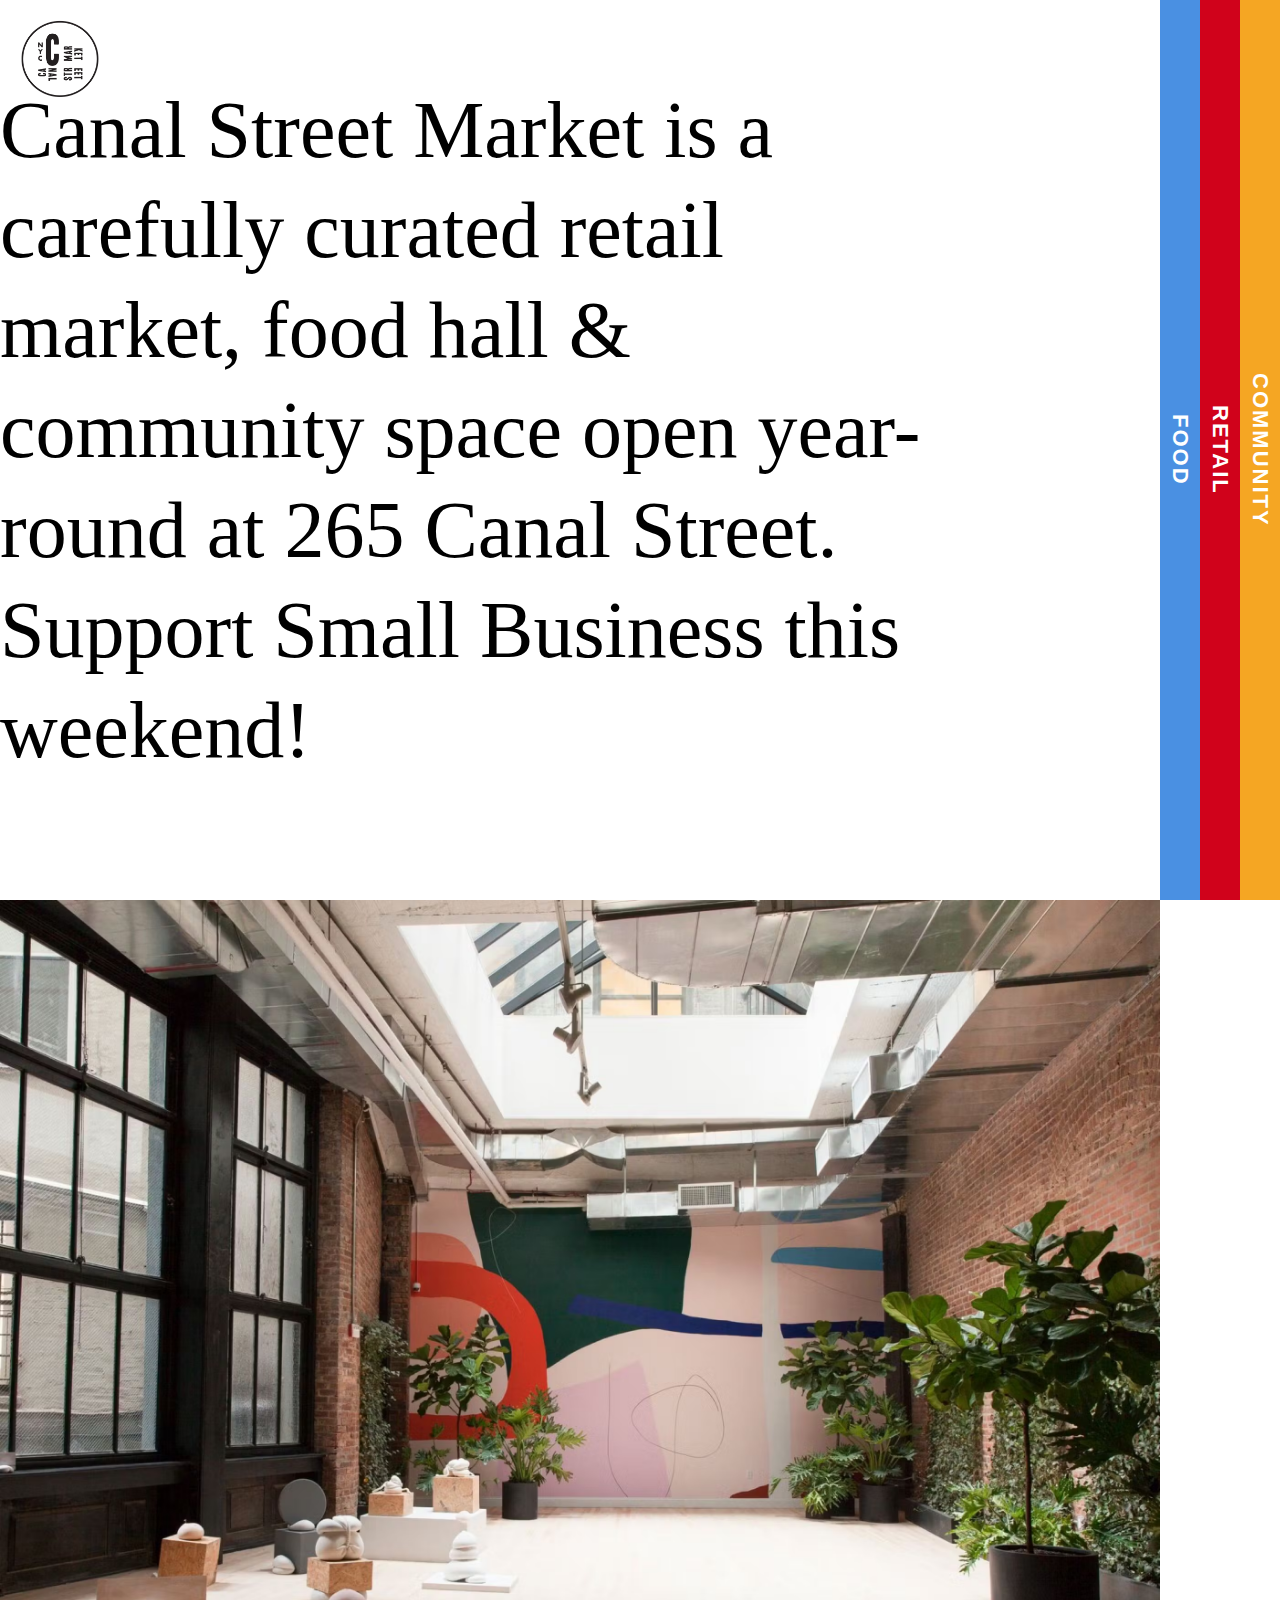
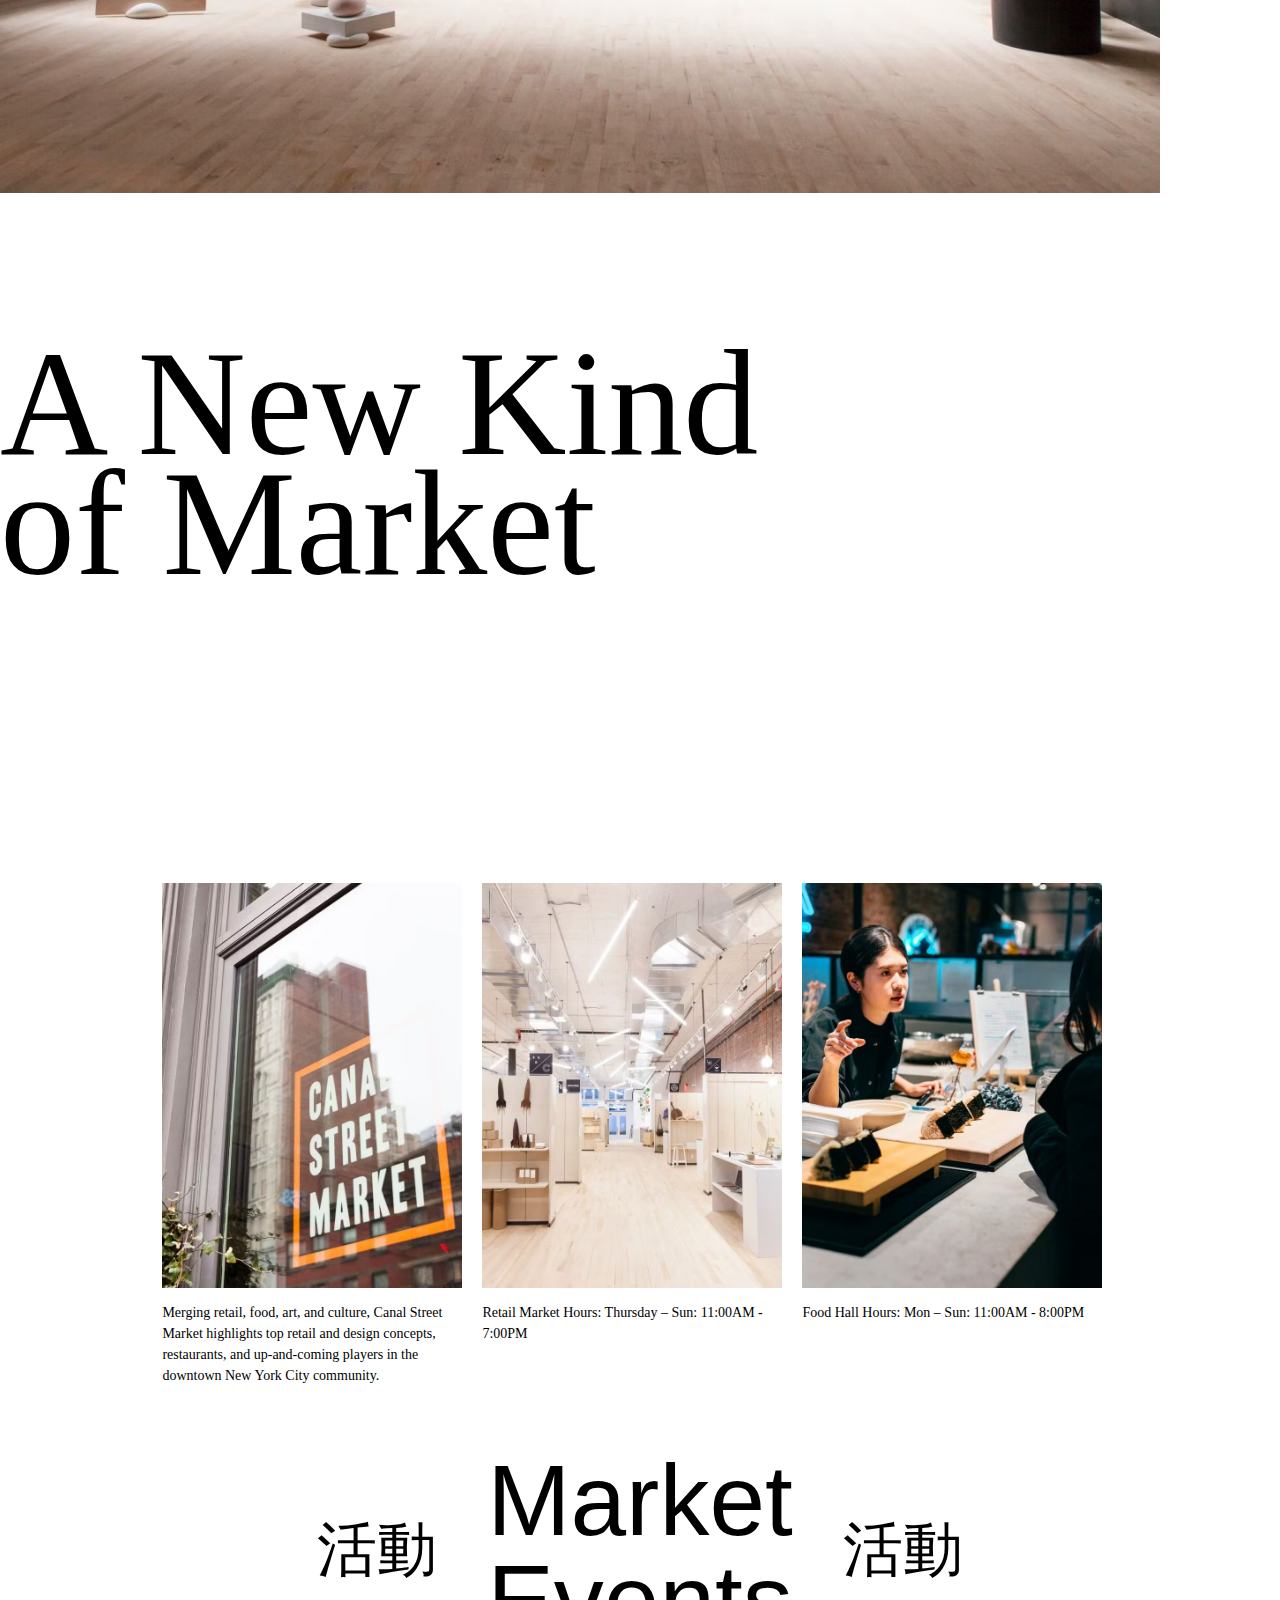
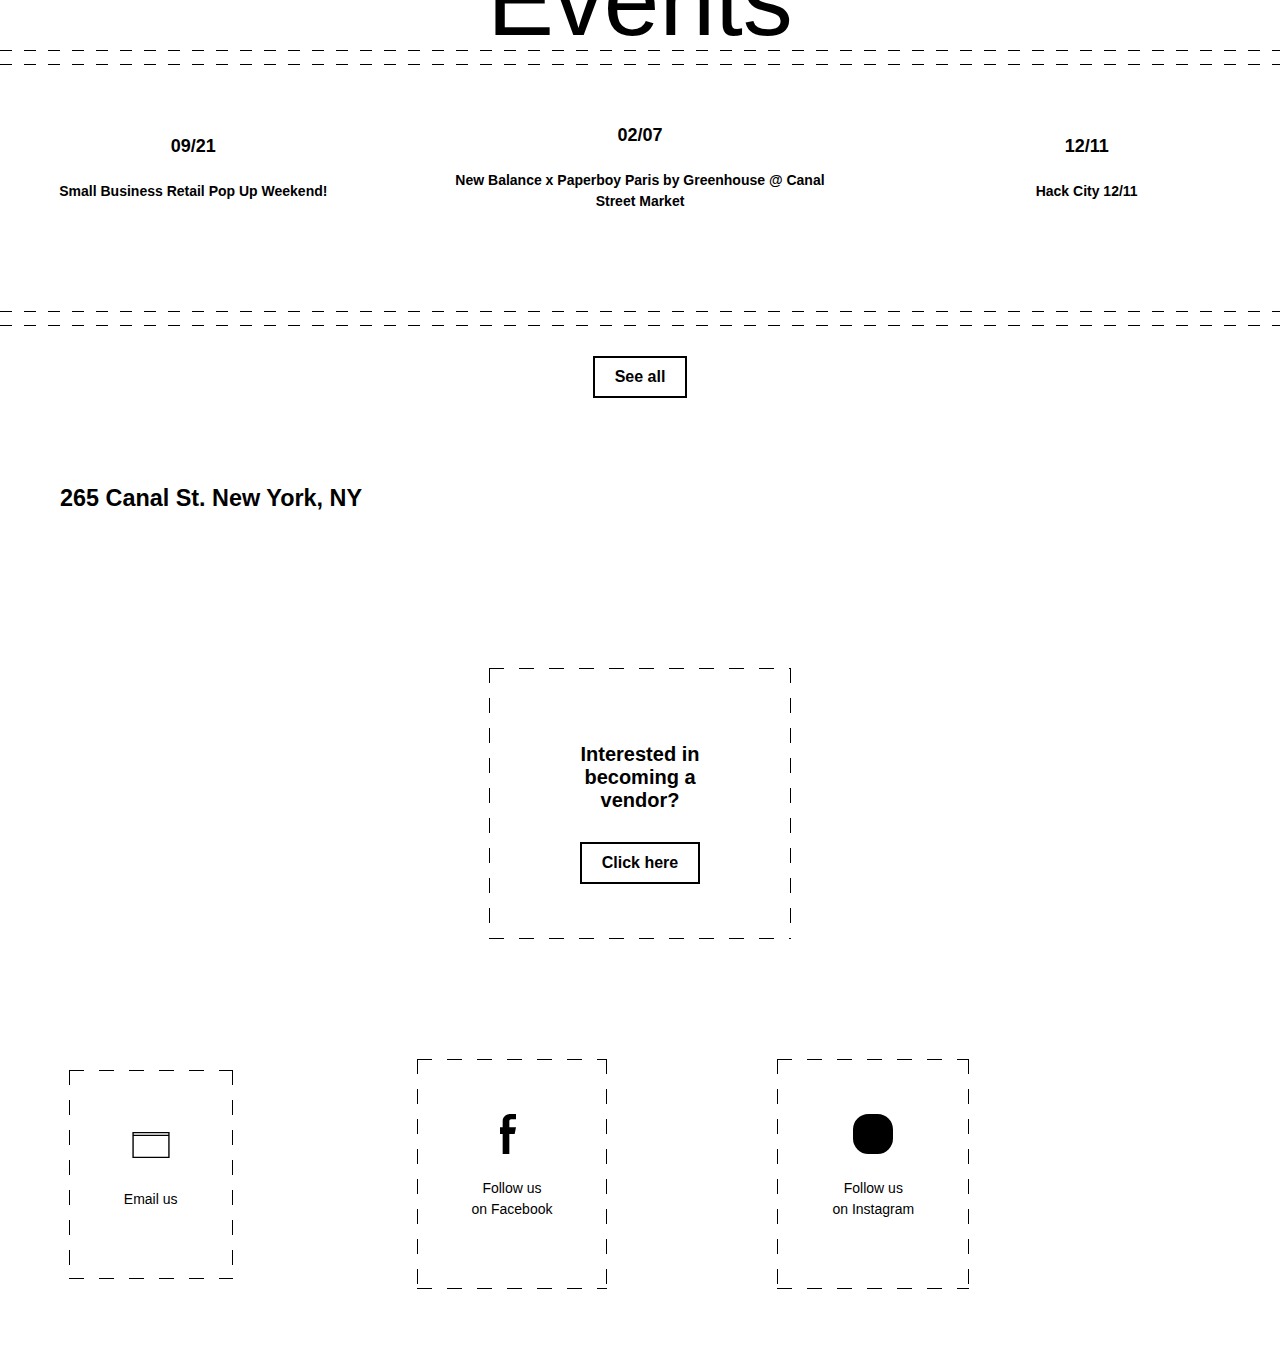
==== index.html @ a24d2d55 "Archivos de maquetacion" ====
<!DOCTYPE html>
<html lang="es">
<head>
    <meta charset="UTF-8">
    <meta name="viewport" content="width=device-width, initial-scale=1.0">
    <title>Canal Street Market</title>
    <link rel="stylesheet" href="styles.css">
</head>
<body>

    <!-- Logo en la parte superior izquierda -->
    <div class="logo">
        <img src="Screenshot 2025-01-27 154204.png" alt="Canal Street Market Logo">
    </div>

    <div>

    </div>
    <!-- Contenedor principal para el texto -->
    <div class="content">
        <div class="main-text">
            <p>Canal Street Market is a carefully curated retail market, food hall & community space open year-round at 265 Canal Street. Support Small Business this weekend!</p>
        </div>

        <!-- Imagen debajo del texto -->
        <div class="image-container">
            <img src="1d99cf0e3a0144c1229f92ee5b3c63b0eaae893c_home-hero.avif" alt="Market Image">
        </div>
    </div>

    <div>
        <div class="content-1">
            <div class="main-text-1">
                <p>A New Kind of Market</p>
            </div>
        </div>
    </div>

    <!-- Sección de imágenes con descripción -->
<div class="image-gallery">
    <div class="gallery-item">
        <img src="8f74dfabde9ebd66d0d078ba6cf794c77dc8ac5b_home_page_one.jpg" alt="Descripción 1">
        <p>Merging retail, food, art, and culture, Canal Street Market highlights top retail and design concepts, restaurants, and up-and-coming players in the downtown New York City community.</p>
    </div>
    <div class="gallery-item">
        <img src="20c7997073b456fda0e6de872d23b6183892bdde_home_page_two.jpg" alt="Descripción 2">
        <p>Retail Market Hours:
            Thursday – Sun: 11:00AM - 7:00PM</p>
    </div>
    <div class="gallery-item">
        <img src="13a988aff3e9c672350fe8330eb7386c3a85eeb9_home_page_three.jpg" alt="Descripción 3">
        <p>Food Hall Hours:
        Mon – Sun: 11:00AM - 8:00PM</p>
    </div>
</div>

<div class="home-events">
    <!-- Palabra lateral izquierda -->
    <div class="home-events__header-item side-text">
        <span>活動</span>
    </div>

    <!-- Palabra central -->
    <div class="home-events__header-item center-text">
        <h1>Market
            Events</h1>
    </div>

    <!-- Palabra lateral derecha -->
    <div class="home-events__header-item side-text">
        <span>活動</span>
    </div>
</div>

<div class="home-events__row">
    <div class="home-events__row-item">
        <span>09/21</span>
        <p><a href="/community/event/small-business-retail-pop-up-weekend">Small Business Retail Pop Up Weekend!</a></p>
    </div>
    <div class="home-events__row-item">
        <span>02/07</span>
        <p><a href="/community/event/new-balance-has-teamed-up-with-paris-based-restaurant-meets-streetwear">New Balance x Paperboy Paris by Greenhouse @ Canal Street Market</a></p>
    </div>
    <div class="home-events__row-item">
        <span>12/11</span>
        <p><a href="/community/event/comedy-show">Hack City 12/11</a></p>
    </div>
</div>

<!-- Enlace para ver todos los eventos -->
<div class="home-events__see-all">
    <a href="/community/event/">See all</a>
</div>

<section class="home-address">
    <!-- Texto con la dirección -->
    <a href="https://www.google.com/maps/place/265+Canal+St,+New+York,+NY+10013" target="_blank">
        <div class="home-address__text">
            <h3>265 Canal St. New York, NY</h3>
        </div>
    </a>

    <!-- Mapa con enlace a Google Maps -->
    <a href="https://www.google.com/maps/place/265+Canal+St,+New+York,+NY+10013" target="_blank">
        <div class="home-address__map">
            <div class="home-address__map-image" 
                style="background-image: url('https://images.prismic.io/canalstreetmarket/74921c6bf0abf767666c52a6af3c001c58643587_group-11.jpg?auto=compress,format');">
            </div>
        </div>
    </a>
</section>

<footer class="footer">
    <div class="footer__row">
        <div> </div>
        <div class="footer__row-item">
            <h3 class="js-footer-overlay-heading">Interested in becoming a vendor?</h3>
            <a href="javascript:void(0);" class="js-vendor-open">Click here</a>
        </div>
    </div>
</footer>

<div class="footer__row">
    <!-- Email -->
    <a target="_blank" href="mailto:info@canalstreet.market">
        <div class="footer__row-item">
            <svg width="29px" height="29px" viewBox="0 0 29 29" xmlns="http://www.w3.org/2000/svg">
                <path fill="#000000" d="M1,5 L1,24 L28,24 L28,5 L1,5 Z M2,6 L27,6 L27,7 L2,7 L2,6 Z M2,8 L27,8 L27,23 L2,23 L2,8 Z"/>
            </svg>
            <p>Email us</p>
        </div>
    </a>

    <!-- Facebook -->
    <a target="_blank" href="https://www.facebook.com/canalstreetmarket">
        <div class="footer__row-item">
            <svg width="18px" height="30px" viewBox="0 0 18 30" xmlns="http://www.w3.org/2000/svg">
                <path fill="#000000" d="M12,0 L8,0 C5,0 2,2 2,5 L2,10 L0,10 L0,15 L2,15 L2,30 L7,30 L7,15 L11,15 L12,10 L7,10 L7,6 C7,5 7,4 9,4 L12,4 L12,0 Z"/>
            </svg>
            <p>Follow us<br>on Facebook</p>
        </div>
    </a>

    <!-- Instagram -->
    <a target="_blank" href="https://www.instagram.com/canalstreetmarket/">
        <div class="footer__row-item">
            <svg width="25px" height="25px" viewBox="0 0 25 25" xmlns="http://www.w3.org/2000/svg">
                <rect stroke="#000000" stroke-width="1.25" x="0.625" y="0.625" width="23.75" height="23.75" rx="9"></rect>
                <circle stroke="#000000" stroke-width="1.25" cx="12.5" cy="12.5" r="6.5"></circle>
                <circle fill="#000000" cx="19" cy="5" r="1"></circle>
            </svg>
            <p>Follow us<br>on Instagram</p>
        </div>
    </a>
</div>

    <!-- Tiras Verticales a la Derecha -->
    <div class="stripes">
        <div class="stripe food">Food</div>
        <div class="stripe retail">Retail</div>
        <div class="stripe community">Community</div>
    </div>

</body>
</html>
---- styles.css ----
* {
    margin: 150;
    padding: 0;
    box-sizing: border-box;
}

body {
    margin: 0;
    padding: 0;
    box-sizing: border-bo;
    overflow-x: hidden; /* Evita cualquier desplazamiento horizontal */
}

.content {
    width: 100%;
    display: flex;
    flex-direction: column;
    align-items: flex-start;
}

.content-1 {
    width: 900px;
    display: flex;
    flex-direction: column;
    align-items: flex-start;
}

.main-text {
    max-width: 75%;
    font-size: 80px;
    font-family: ogg, "sans-serif";
    font-weight: 300;
    line-height: 100px;
    color: black;
    margin-bottom: 40px; /* Espacio entre el texto y la imagen */
}

.main-text-1 {
    max-width: 150%;
    font-size: 150px;
    font-family: ogg, "sans-serif";
    font-weight: 300;
    line-height: 120px;
    color: black;
    margin-bottom: 100px; /* Espacio entre el texto y la imagen */
}

.image-container {
    width: calc(100vw - 120px); /* Resta el ancho de las tiras para evitar que la imagen pase debajo */
    overflow: hidden; /* Asegura que no haya desbordamiento */
    display: flex;
    justify-content: flex-end;
}

.image-container img {
    width: 100%;
    height: auto;
    display: block;
}



/* Posición del Logo */
.logo {
    position: absolute;
    top: 20px;
    left: 20px;
    width: 80px;
}

.logo img {
    width: 100%;
    height: auto;
}

.stripes {
    position: fixed;
    right: 0;
    top: 0;
    height: 100vh;
    display: flex;
    flex-direction: row;
}

.stripe {
    width: 40px; /* Grosor de cada línea */
    height: 100vh;
    display: flex;
    align-items: center;
    justify-content: center;
    writing-mode: vertical-rl; /* Texto en vertical de derecha a izquierda */
    text-orientation: mixed;
    font-size: 22px;
    font-family: Arial, sans-serif;
    font-weight: bold;
    color: white; /* Para que resalte sobre el fondo */
    text-transform: uppercase;
    letter-spacing: 2px;
}

/* Colores de las líneas */
.food { background-color: #4A90E2; }      /* Azul */
.retail { background-color: #D0021B; }   /* Rojo */
.community { background-color: #F5A623; } /* Amarillo */

.image-gallery {
    display: flex;
    justify-content: flex-start; /* Alinea las imágenes desde el borde izquierdo */
    gap: 20px; /* Espaciado uniforme entre imágenes */
    width: calc(100vw - 120px); /* Ajuste para evitar que pasen debajo de las líneas */
    margin: 50px auto; /* Espaciado superior e inferior */
    padding-left: 8%; /* Controla la distancia del borde izquierdo */
}

.gallery-item {
    text-align: center;
    flex: 1; /* Hace que todas las imágenes ocupen el mismo espacio */
    max-width: 300px; /* Limita el tamaño de cada imagen */
}

.gallery-item img {
    width: 100%; /* Hace que todas las imágenes tengan el mismo ancho */
}

.gallery-item p {
    font-family: "apercu mono", "sans-serif";
    font-size: 14px;
    line-height: 21px;
    color: black;
    margin-top: 10px;
    text-align: left;
}

.home-events {
    display: flex;
    justify-content: center; /* Asegura alineación horizontal */
    align-items: center;
    gap: 50px; /* Espacio uniforme entre las palabras */
    margin-top: 50px; /* Espaciado desde la galería de imágenes */
}

/* Estilo para las palabras laterales */
.home-events__header-item.side-text {
    font-family: "PingFang SC", sans-serif;
    font-size: 60px;
    font-weight: 500;
    text-align: center;
}

/* Estilo para la palabra central */
.home-events__header-item.center-text h1 {
    font-family: "ogg", sans-serif;
    font-size: 100px;
    line-height: 100px;
    text-align: center;
    font-weight: 400;
    margin: 0;
    white-space: pre-line; /* Permite que las palabras se dividan en dos líneas */
}

.home-events__row {
    position: relative;
    padding: 75px 0 100px;
    background-image: linear-gradient(90deg, #000 50%, transparent 0), 
                      linear-gradient(90deg, #000 50%, transparent 0), 
                      linear-gradient(90deg, #000 50%, transparent 0), 
                      linear-gradient(90deg, #000 50%, transparent 0);
    background-position: 0 0, 0 100%, left 14px, 0 calc(100% - 14px);
    background-repeat: repeat-x, repeat-x, repeat-x, repeat-x;
    background-size: 24px 1px, 24px 1px, 24px 1px, 24px 1px;
    display: grid;
    grid-template-columns: repeat(3, 1fr);
    gap: 60px;
    align-items: center;
    text-align: center;
}

.home-events__row-item {
    display: flex;
    flex-direction: column;
    align-items: center;
    gap: 10px;
}

.home-events__row-item span {
    font-family: "apercu mono", sans-serif;
    font-size: 18px;
    font-weight: bold;
    color: black;
}

.home-events__row-item p {
    font-family: "apercu mono", sans-serif;
    font-size: 14px;
    line-height: 21px;
    color: black;
}

.home-events__row-item a {
    text-decoration: none;
    color: black;
    font-weight: bold;
}

.home-events__row-item a:hover {
    text-decoration: underline;
}

/* Estilo del botón "See all" */
.home-events__see-all {
    text-align: center;
    margin-top: 30px;
}

.home-events__see-all a {
    font-family: "apercu mono", sans-serif;
    font-size: 16px;
    font-weight: bold;
    text-decoration: none;
    color: black;
    border: 2px solid black;
    padding: 10px 20px;
    display: inline-block;
}

.home-events__see-all a:hover {
    background-color: black;
    color: white;
    transition: 0.3s;
}

.home-address {
    display: grid;
    grid-template-columns: repeat(2, 1fr); /* Dos columnas: una para el texto y otra para el mapa */
    grid-column-gap: 60px;
    padding: 0 60px;
    margin-bottom: 10px;
    align-items: center;
}

/* Estilos para el texto de la dirección */
.home-address__text {
    font-family: "apercu mono", sans-serif;
    font-size: 20px;
    font-weight: bold;
    color: black;
    text-align: left;
}

.home-address__text h3 {
    margin: 0;
    text-decoration: none;
}

/* Estilos para el mapa */
.home-address__map {
    width: 100%;
    height: 200px; /* Ajustar tamaño del mapa */
    overflow: hidden;
    border-radius: 10px; /* Opcional: bordes redondeados */
}

.home-address__map-image {
    width: 100%;
    height: 100%;
    background-size: cover;
    background-position: center;
    border-radius: 10px; /* Opcional: bordes redondeados */
}

/* Enlace para hacer que toda el área sea clickeable */
.home-address a {
    text-decoration: none;
}

.footer {
    width: 100%;
    background-color: white;
    padding: 60px 0;
    display: flex;
    justify-content: center;
}

.footer__row {
    width: 80%;
    max-width: 1200px;
    display: flex;
    justify-content: center;
    align-items: center;
}

.footer__row-item {
    padding: 55px;
    background-image: linear-gradient(90deg, #000 50%, transparent 0), 
                      linear-gradient(90deg, #000 50%, transparent 0), 
                      linear-gradient(180deg, #000 50%, transparent 0), 
                      linear-gradient(180deg, #000 50%, transparent 0);
    background-position: 0 0, 0 100%, 0 0, 100% 0;
    background-repeat: repeat-x, repeat-x, repeat-y, repeat-y;
    background-size: 30px 1px, 30px 1px, 1px 30px, 1px 30px;
    display: flex;
    flex-direction: column;
    justify-content: center;
    align-items: center;
    text-align: center;
    position: relative;
    height: 100%;
}

/* Estilos para el texto del footer */
.footer__row-item h3 {
    font-family: "apercu mono", sans-serif;
    font-size: 20px;
    font-weight: bold;
    color: black;
    margin-bottom: 20px;
}

/* Estilos para el enlace */
.footer__row-item a {
    font-family: "apercu mono", sans-serif;
    font-size: 16px;
    font-weight: bold;
    text-decoration: none;
    color: black;
    border: 2px solid black;
    padding: 10px 20px;
    display: inline-block;
    transition: 0.3s;
}

.footer__row-item a:hover {
    background-color: black;
    color: white;
}

.footer__row {
    display: grid;
    grid-template-columns: repeat(3, 1fr); /* Tres columnas */
    grid-gap: 60px;
    margin-bottom: 60px;
    text-align: center;
    justify-items: center;
}

.footer__row-item {
    display: flex;
    flex-direction: column;
    align-items: center;
    justify-content: center;
    gap: 10px;
}

/* Estilos para los íconos */
.footer__row-item svg {
    width: 40px;
    height: 40px;
}

/* Estilos para el texto debajo de los íconos */
.footer__row-item p {
    font-family: "apercu mono", sans-serif;
    font-size: 14px;
    line-height: 21px;
    color: black;
}

/* Estilos generales para los enlaces */
.footer__row a {
    text-decoration: none;
}
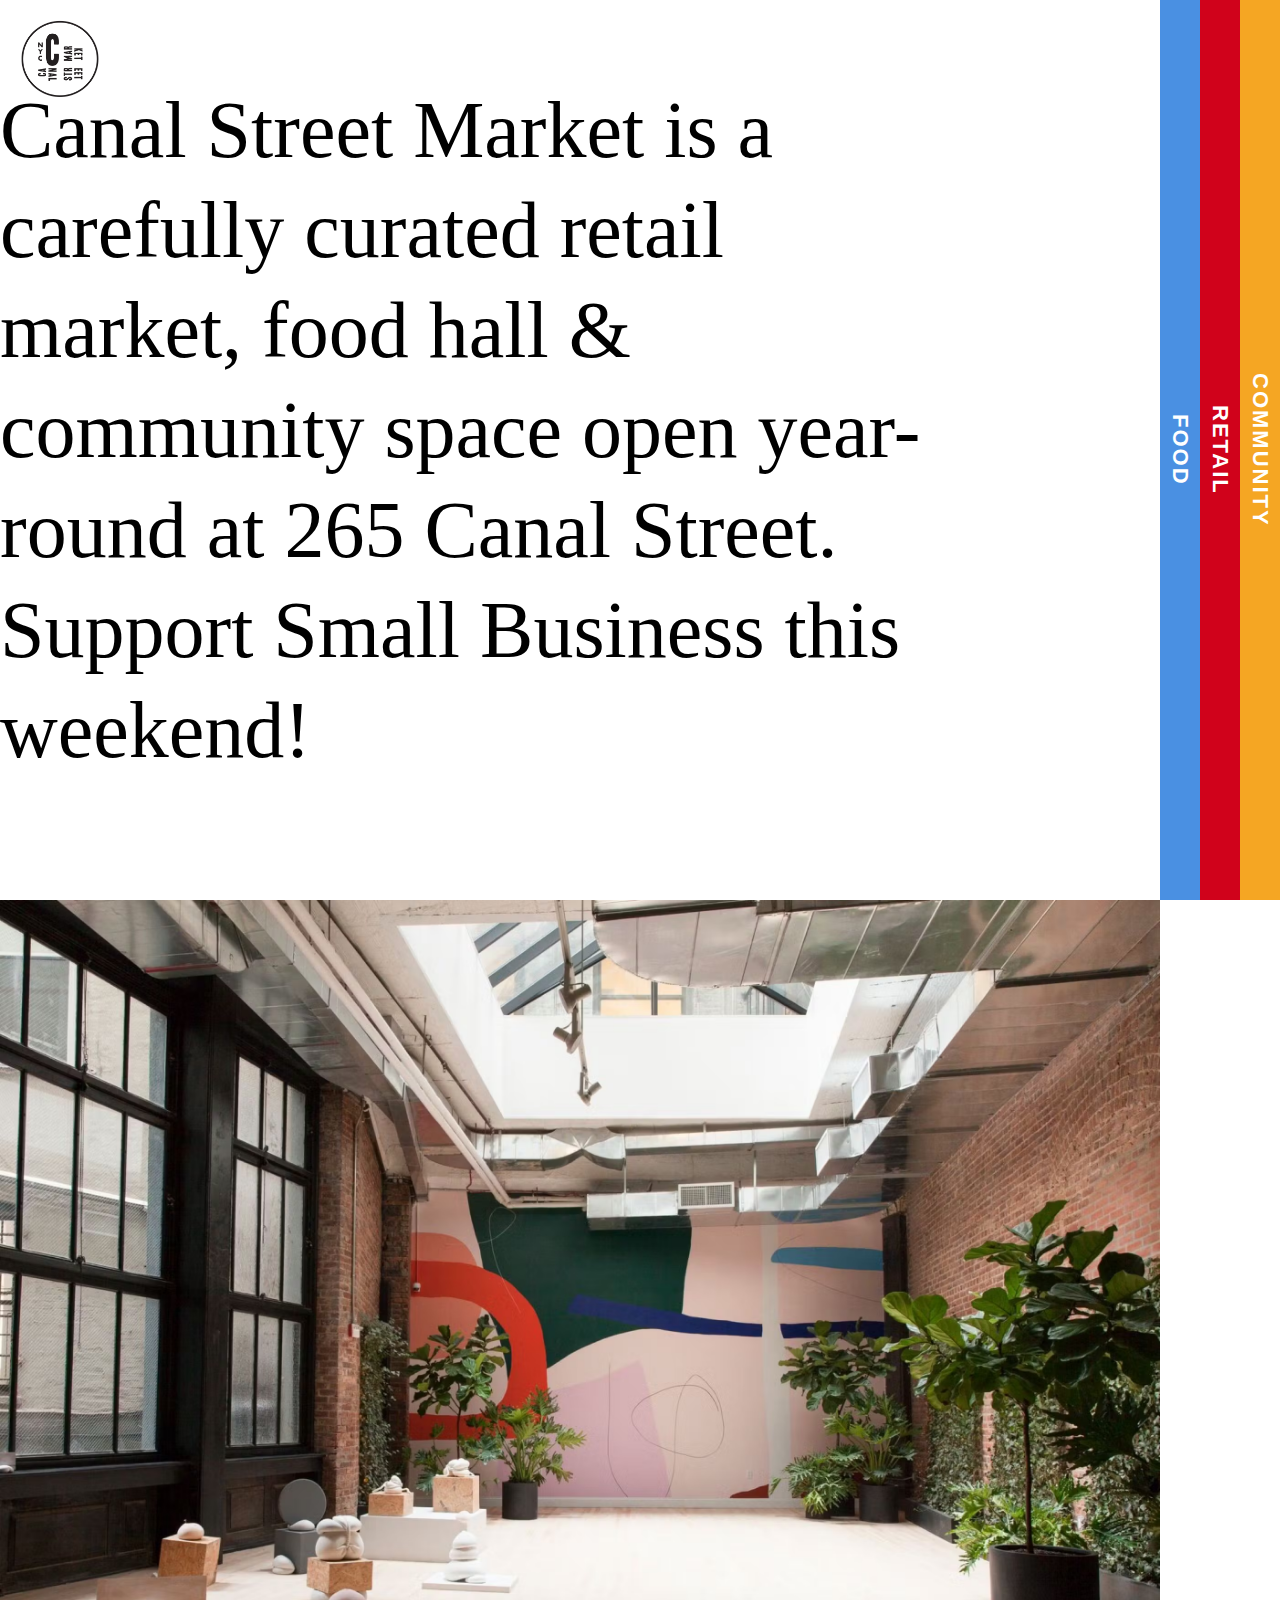
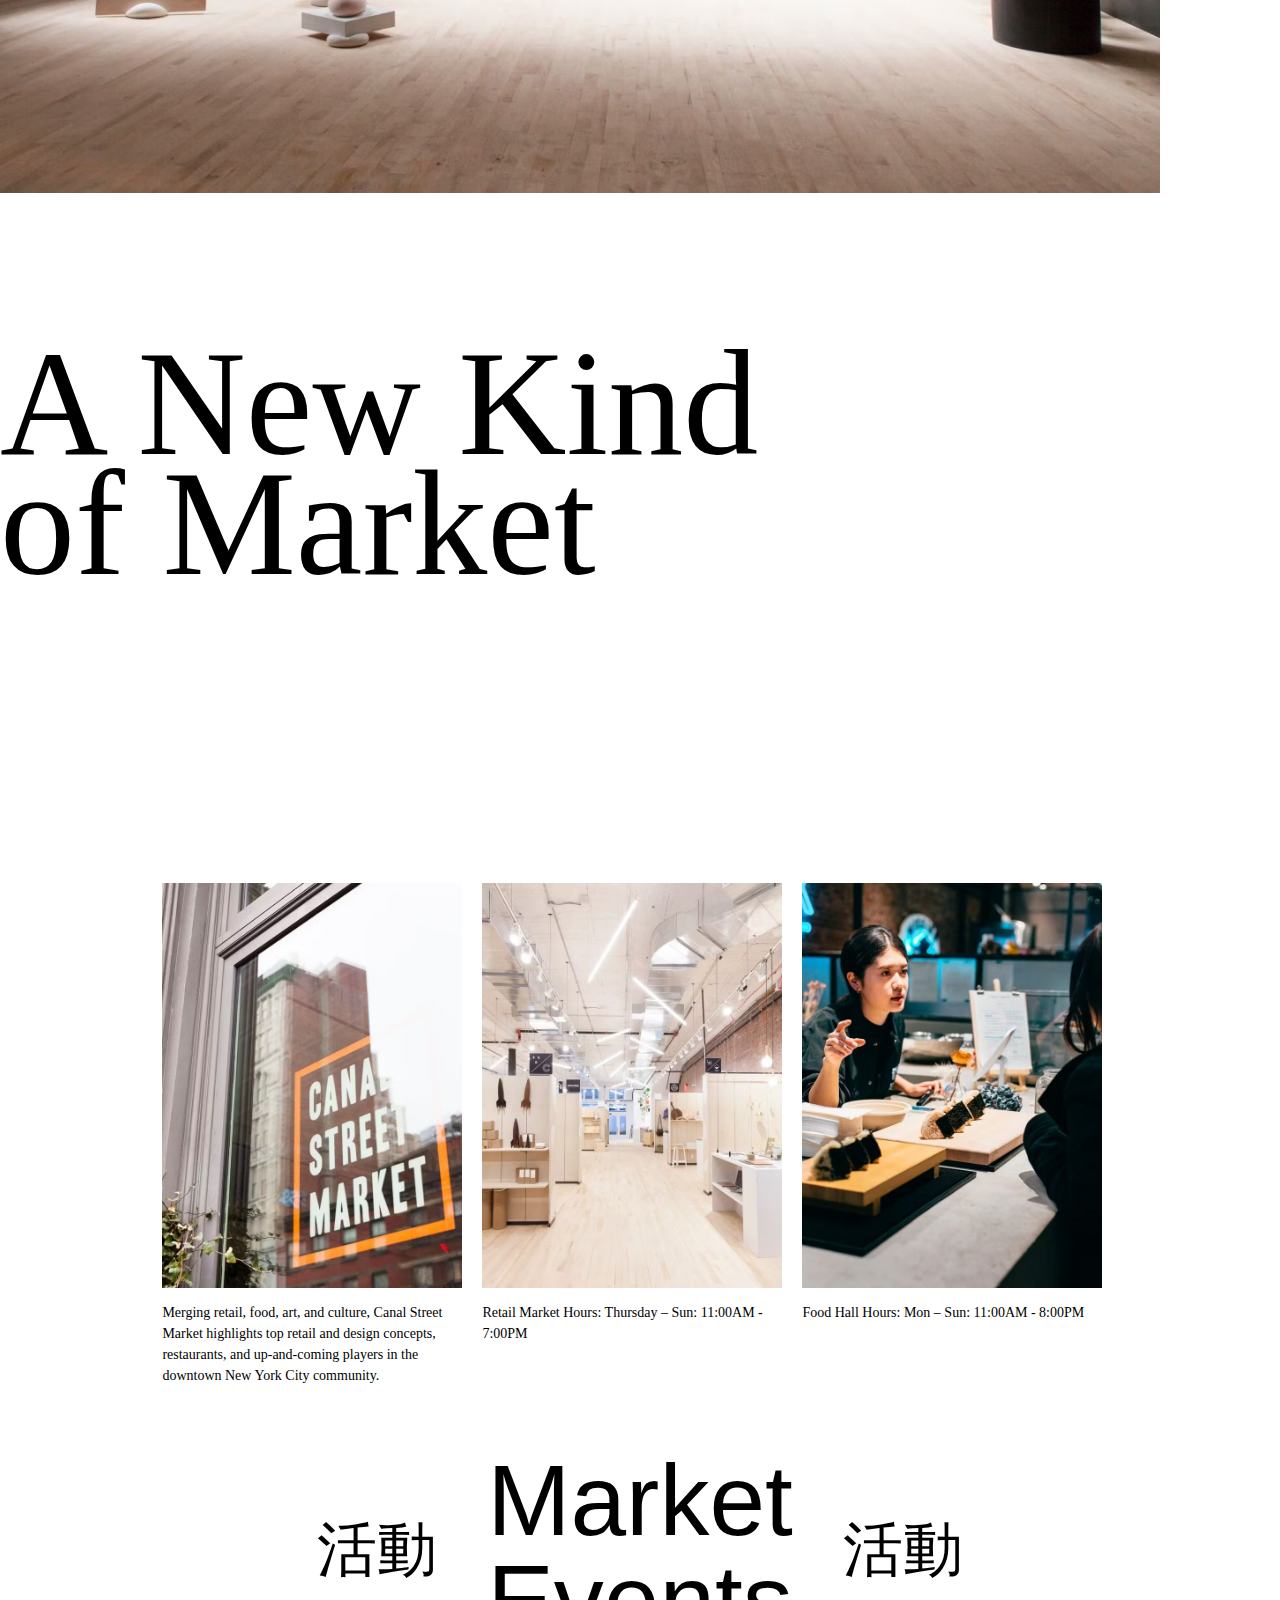
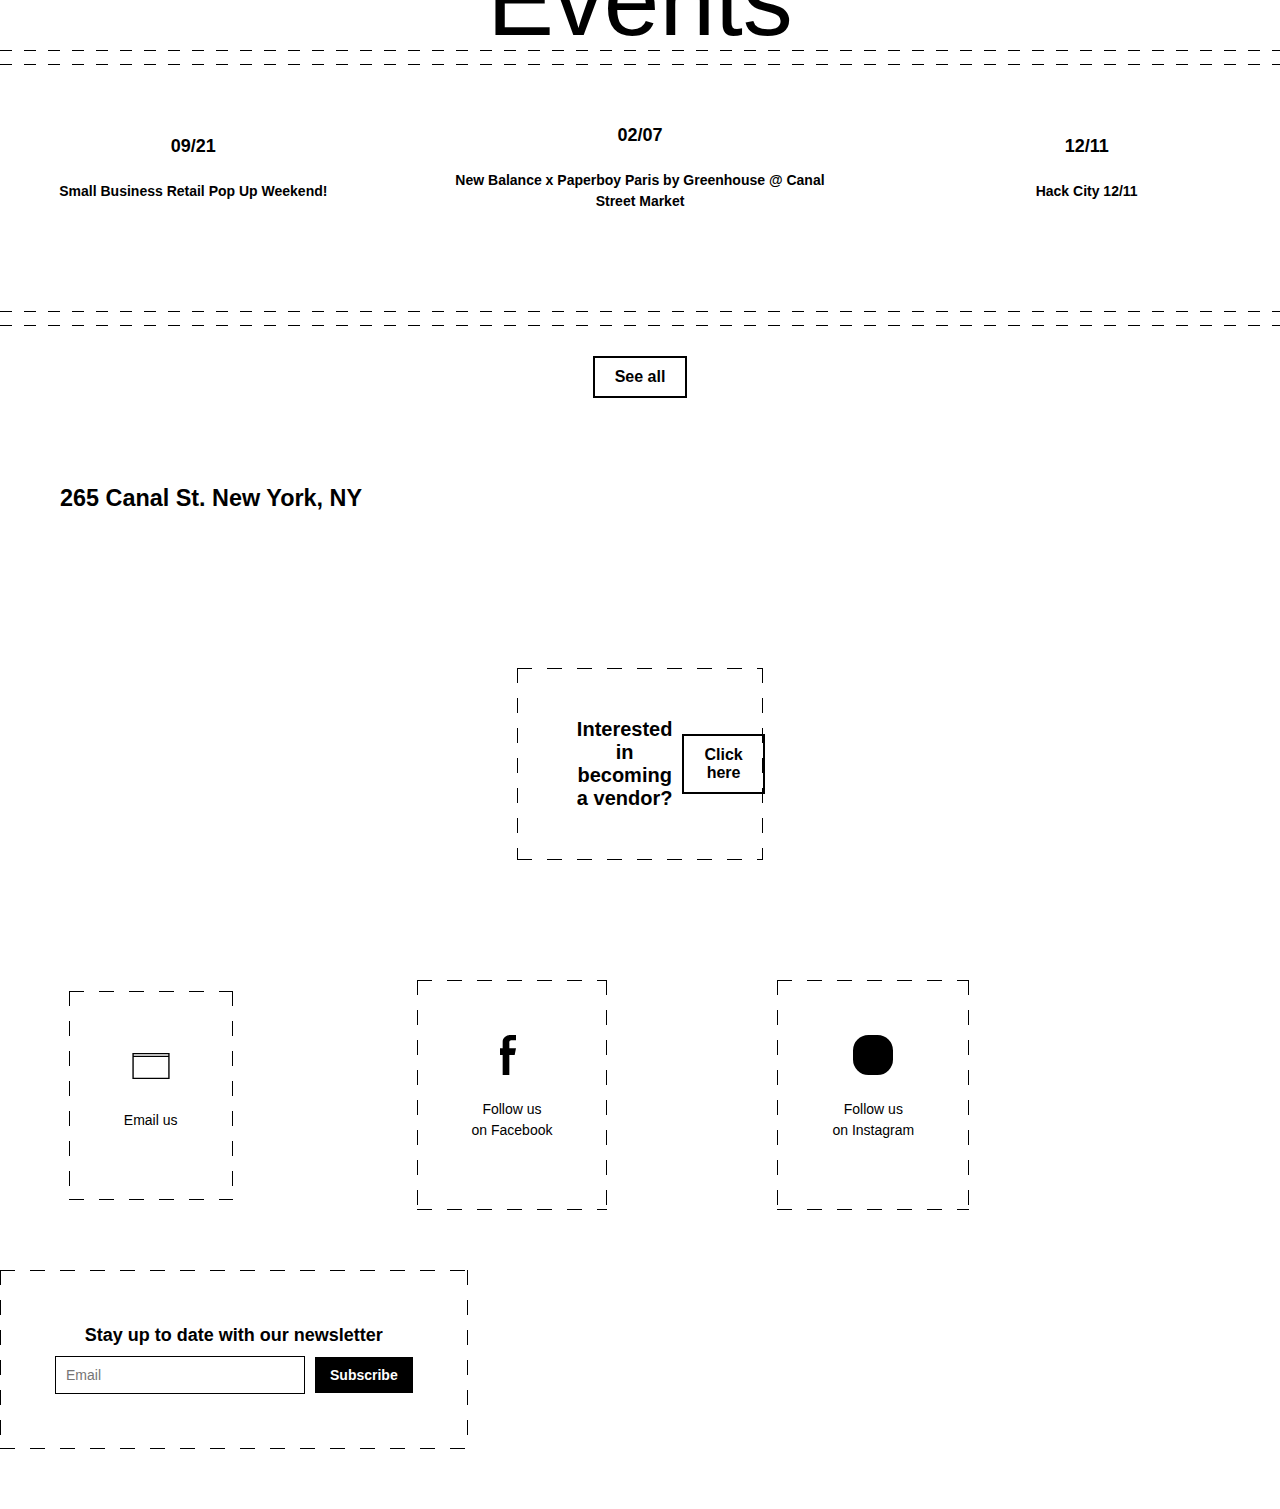
==== commit 521fddfe: "Actualizacion de proyecto" ====
--- a/index.html
+++ b/index.html
@@ -154,6 +154,30 @@
     </a>
 </div>
 
+<div class="footer__row">
+    <div class="footer__row-item js-email-capture">
+        <span>Stay up to date with our newsletter</span>
+        
+        <!-- Icono de sobre (solo en móvil) -->
+        <p class="mobile-only">
+            <svg width="33px" height="20px" viewBox="0 0 33 20" xmlns="http://www.w3.org/2000/svg">
+                <path fill="#000000" d="M142,31.7789697 L142,49 L172.666667,49 L172.666667,31.5333556 L157.166667,42.9544083 L142,31.7789697 Z M171.704732,31 L142.628602,31 L157.166667,41.7122584 L171.704732,31 Z M141,30 L173.666667,30 L173.666667,50 L141,50 L141,30 Z"/>
+            </svg>
+        </p>
+
+        <p class="mobile-only">Get updates in your inbox</p>
+
+        <!-- Mensaje de éxito al suscribirse -->
+        <p class="js-newsletter-success" style="display: none;">Thanks!</p>
+
+        <!-- Formulario de suscripción -->
+        <form action="javascript:void(0);" class="js-newsletter-form">
+            <input type="email" placeholder="Email" required>
+            <input type="submit" value="Subscribe">
+        </form>
+    </div>
+</div>
+
     <!-- Tiras Verticales a la Derecha -->
     <div class="stripes">
         <div class="stripe food">Food</div>
--- a/styles.css
+++ b/styles.css
@@ -369,3 +369,84 @@
 .footer__row a {
     text-decoration: none;
 }
+
+
+/* Contenedor de la sección de newsletter */
+.footer__row:last-child .footer__row-item {
+    padding: 30px 60px;
+    display: flex;
+    flex-direction: row;
+    justify-content: space-between;
+    align-items: center;
+    width: 80%;
+    max-width: 1200px;
+    text-align: center;
+}
+
+/* Estilos para el texto principal */
+.js-email-capture span {
+    font-family: "apercu mono", sans-serif;
+    font-size: 18px;
+    font-weight: bold;
+    color: black;
+}
+
+/* Estilos para el mensaje en móvil */
+.mobile-only {
+    display: none;
+}
+
+@media (max-width: 768px) {
+    .mobile-only {
+        display: block;
+    }
+}
+
+/* Formulario de suscripción */
+.js-newsletter-form {
+    display: flex;
+    gap: 10px;
+    align-items: center;
+}
+
+/* Campo de entrada */
+.js-newsletter-form input[type="email"] {
+    font-family: "apercu mono", sans-serif;
+    font-size: 14px;
+    padding: 10px;
+    border: 1px solid black;
+    width: 250px;
+}
+
+/* Botón de envío */
+.js-newsletter-form input[type="submit"] {
+    font-family: "apercu mono", sans-serif;
+    font-size: 14px;
+    font-weight: bold;
+    background-color: black;
+    color: white;
+    padding: 10px 15px;
+    border: none;
+    cursor: pointer;
+    transition: 0.3s;
+}
+
+.js-newsletter-form input[type="submit"]:hover {
+    background-color: white;
+    color: black;
+    border: 1px solid black;
+}
+
+/* Mensaje de éxito */
+.js-newsletter-success {
+    font-family: "apercu mono", sans-serif;
+    font-size: 16px;
+    font-weight: bold;
+    color: green;
+    display: none;
+}
+
+/* Animación al pasar el mouse */
+.footer__row-item:hover {
+    animation-play-state: running;
+}
